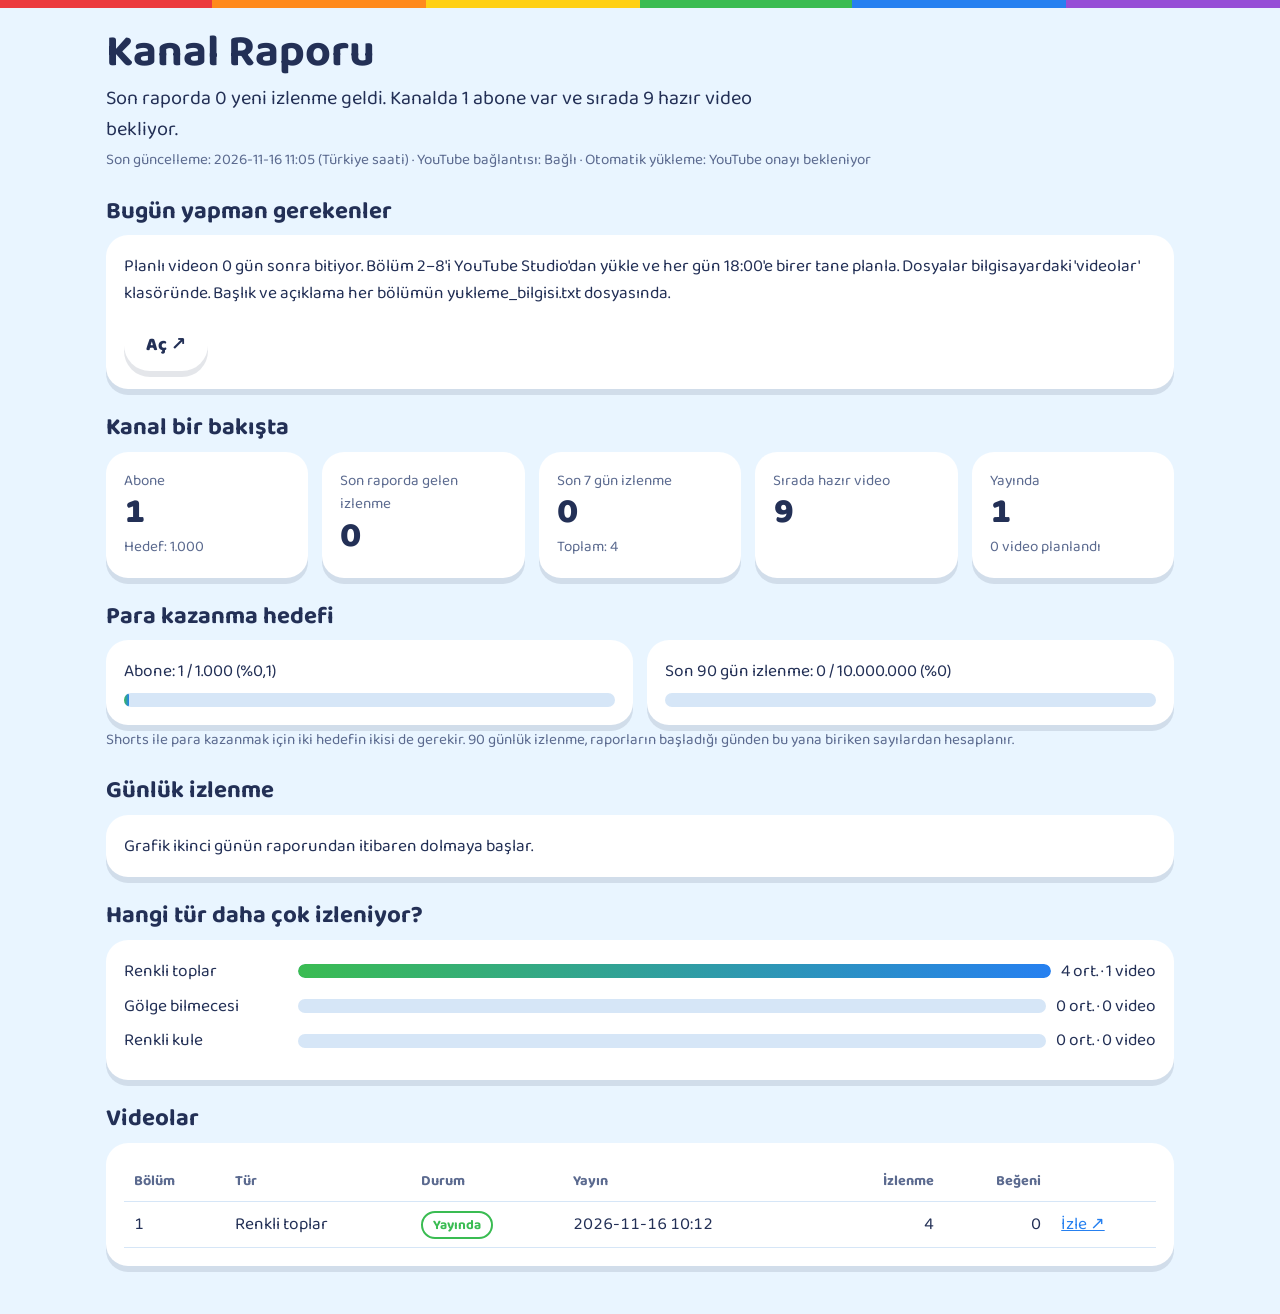
==== site/rapor/index.html @ abd8012d "Boncuk platformu: oyunlar, video motoru ve günlük bulut işi Co-Authored-By: Claude Opus 5.5 <noreply" ====
<!doctype html>
<html lang="tr">
<head>
<meta charset="utf-8">
<meta name="viewport" content="width=device-width, initial-scale=1, viewport-fit=cover">
<title>Kanal Raporu · Boncuk Çocuk TV</title>
<meta name="robots" content="noindex">
<meta name="theme-color" content="#2680f0">
<link rel="icon" href="../img/favicon.png">
<link rel="stylesheet" href="../ortak.css">
<style>
  .rapor { display: flex; flex-direction: column; gap: 26px; padding-block: 20px 48px; }
  .rapor h1 { font-size: clamp(2rem, 6vw, 2.8rem); }
  .ozet-cumle { font-size: 1.25rem; margin: 6px 0 0; max-width: 60ch; }
  .meta { color: var(--soluk); font-size: .95rem; margin: 4px 0 0; }
  .uyari { border: 2px solid var(--turuncu); border-radius: var(--r); padding: 14px 18px; background: var(--kart); }
  h2 { font-size: 1.5rem; margin-bottom: 10px; }
  .gorevler { list-style: none; margin: 0; padding: 0; display: flex; flex-direction: column; gap: 10px; }
  .gorevler li { display: flex; justify-content: space-between; gap: 12px; flex-wrap: wrap; align-items: center; }
  .kutucuklar { display: grid; grid-template-columns: repeat(auto-fit, minmax(160px, 1fr)); gap: 14px; }
  .kutucuk .etk { color: var(--soluk); font-size: .95rem; }
  .kutucuk .sayi { font-family: var(--font-baslik); font-weight: 800; font-size: 2.2rem; font-variant-numeric: tabular-nums; line-height: 1.1; }
  .hedefler { display: grid; grid-template-columns: repeat(auto-fit, minmax(260px, 1fr)); gap: 14px; }
  .cubuk { height: 14px; border-radius: 999px; background: var(--cizgi); overflow: hidden; margin-top: 8px; }
  .cubuk i { display: block; height: 100%; background: linear-gradient(90deg, var(--yesil), var(--mavi)); border-radius: 999px; }
  .grafik { position: relative; }
  .grafik svg text { fill: var(--soluk); font-size: 12px; font-family: var(--font-govde); }
  .tablo { overflow-x: auto; }
  table { width: 100%; border-collapse: collapse; font-variant-numeric: tabular-nums; }
  th, td { text-align: left; padding: 9px 10px; border-bottom: 1px solid var(--cizgi); white-space: nowrap; }
  th { color: var(--soluk); font-size: .9rem; }
  td.r, th.r { text-align: right; }
  .durum { padding: 1px 10px; border-radius: 999px; font-size: .85rem; font-weight: 700; border: 2px solid currentColor; }
  .durum.yayinda { color: var(--yesil); } .durum.planlandi { color: var(--mavi); } .durum.gizli { color: var(--turuncu); }
  .tur-satir { display: grid; grid-template-columns: 9.5em 1fr auto; gap: 10px; align-items: center; margin-bottom: 8px; }
  .tur-satir .cubuk { margin: 0; }
</style>
</head>
<body>
<div class="serit"></div>
<main class="kap rapor">
  <header>
    <h1>Kanal Raporu</h1>
    <p class="ozet-cumle" id="cumle">Rapor yükleniyor…</p>
    <p class="meta" id="meta"></p>
  </header>
  <div class="uyari" id="uyari" hidden></div>
  <section><h2>Bugün yapman gerekenler</h2><ul class="gorevler" id="gorevler"></ul></section>
  <section><h2>Kanal bir bakışta</h2><div class="kutucuklar" id="kutucuklar"></div></section>
  <section>
    <h2>Para kazanma hedefi</h2>
    <div class="hedefler" id="hedefler"></div>
    <p class="meta">Shorts ile para kazanmak için iki hedefin ikisi de gerekir. 90 günlük izlenme, raporların başladığı günden bu yana biriken sayılardan hesaplanır.</p>
  </section>
  <section><h2>Günlük izlenme</h2><div class="grafik kart" id="grafik"></div></section>
  <section><h2>Hangi tür daha çok izleniyor?</h2><div class="kart" id="turler"></div></section>
  <section><h2>Videolar</h2><div class="tablo kart"><table><thead><tr><th>Bölüm</th><th>Tür</th><th>Durum</th><th>Yayın</th><th class="r">İzlenme</th><th class="r">Beğeni</th><th></th></tr></thead><tbody id="videolar"></tbody></table></div></section>
</main>
<script>
(async function () {
  const HEDEF_ABONE = 1000, HEDEF_IZLENME = 10000000;
  const say = (v) => (v === null || v === undefined || isNaN(+v)) ? '—' : (+v).toLocaleString('tr-TR');
  const el = (etiket, sinif, metin) => { const e = document.createElement(etiket); if (sinif) e.className = sinif; if (metin !== undefined) e.textContent = metin; return e; };
  let r;
  try { r = await (await fetch('rapor.json', { cache: 'no-cache' })).json(); }
  catch (e) { document.getElementById('cumle').textContent = 'Rapor henüz oluşmadı. İlk rapor her gün 18:00 civarında gelir.'; return; }
  const o = r.ozet[0];
  document.getElementById('cumle').textContent = `Son raporda ${say(o.dun_izlenme)} yeni izlenme geldi. Kanalda ${say(o.abone)} abone var ve sırada ${say(o.hazir_bekleyen)} hazır video bekliyor.`;
  document.getElementById('meta').textContent = `Son güncelleme: ${o.guncelleme} (Türkiye saati) · YouTube bağlantısı: ${o.baglanti} · Otomatik yükleme: ${o.otomatik_yayin}`;
  if (o.uyari) { const u = document.getElementById('uyari'); u.hidden = false; u.textContent = 'Dikkat: ' + o.uyari; }

  document.getElementById('gorevler').replaceChildren(...r.gorevler.map((g) => {
    const li = el('li', 'kart'); li.append(el('span', '', g.gorev));
    if (g.link) { const a = el('a', 'dugme acik', 'Aç ↗'); a.href = g.link; a.target = '_blank'; a.rel = 'noopener'; li.append(a); }
    return li;
  }));

  const kutu = (etk, deger, alt) => { const k = el('div', 'kart kutucuk'); k.append(el('div', 'etk', etk), el('div', 'sayi', deger)); if (alt) k.append(el('div', 'meta', alt)); return k; };
  document.getElementById('kutucuklar').replaceChildren(
    kutu('Abone', say(o.abone), `Hedef: ${say(HEDEF_ABONE)}`),
    kutu('Son raporda gelen izlenme', say(o.dun_izlenme)),
    kutu('Son 7 gün izlenme', say(o.son7_izlenme), `Toplam: ${say(o.toplam_izlenme)}`),
    kutu('Sırada hazır video', say(o.hazir_bekleyen)),
    kutu('Yayında', say(o.yayinda), `${say(o.planli)} video planlandı`),
  );

  const hedef = (ad, deger, toplam) => {
    const k = el('div', 'kart'); const yuzde = Math.min(100, deger / toplam * 100);
    k.append(el('div', '', `${ad}: ${say(deger)} / ${say(toplam)} (%${yuzde.toLocaleString('tr-TR', { maximumFractionDigits: 2 })})`));
    const c = el('div', 'cubuk'); const i = el('i'); i.style.width = Math.max(yuzde, deger > 0 ? 1 : 0) + '%'; c.append(i); k.append(c);
    return k;
  };
  document.getElementById('hedefler').replaceChildren(hedef('Abone', o.abone, HEDEF_ABONE), hedef('Son 90 gün izlenme', o.son90_izlenme, HEDEF_IZLENME));

  const gunler = r.gunluk.filter((g) => g.gunluk_izlenme !== null && g.gunluk_izlenme !== undefined);
  const grafik = document.getElementById('grafik');
  if (!gunler.length) grafik.textContent = 'Grafik ikinci günün raporundan itibaren dolmaya başlar.';
  else {
    const W = Math.max(300, grafik.clientWidth - 36), H = 200, sol = 48, alt = 24;
    const enCok = Math.max(1, ...gunler.map((g) => g.gunluk_izlenme));
    const ns = 'http://www.w3.org/2000/svg';
    const svg = document.createElementNS(ns, 'svg'); svg.setAttribute('viewBox', `0 0 ${W} ${H}`); svg.setAttribute('width', '100%');
    svg.setAttribute('role', 'img'); svg.setAttribute('aria-label', 'Günlük izlenme çubuk grafiği');
    const y = (v) => H - alt - (v / enCok) * (H - alt - 10);
    [0, 0.5, 1].forEach((k) => {
      const l = document.createElementNS(ns, 'line'); l.setAttribute('x1', sol); l.setAttribute('x2', W); l.setAttribute('y1', y(enCok * k)); l.setAttribute('y2', y(enCok * k)); l.setAttribute('stroke', 'currentColor'); l.setAttribute('opacity', '.15'); svg.append(l);
      const t = document.createElementNS(ns, 'text'); t.setAttribute('x', sol - 6); t.setAttribute('y', y(enCok * k) + 4); t.setAttribute('text-anchor', 'end'); t.textContent = say(Math.round(enCok * k)); svg.append(t);
    });
    const bw = (W - sol) / gunler.length;
    gunler.forEach((g, n) => {
      const rct = document.createElementNS(ns, 'rect');
      rct.setAttribute('x', sol + n * bw + bw * 0.15); rct.setAttribute('width', bw * 0.7); rct.setAttribute('y', y(g.gunluk_izlenme)); rct.setAttribute('height', H - alt - y(g.gunluk_izlenme)); rct.setAttribute('rx', 3); rct.setAttribute('fill', '#2680f0');
      const tt = document.createElementNS(ns, 'title'); tt.textContent = `${g.tarih}: ${say(g.gunluk_izlenme)} izlenme`; rct.append(tt); svg.append(rct);
      if (gunler.length <= 14 || n % Math.ceil(gunler.length / 10) === 0) {
        const t = document.createElementNS(ns, 'text'); t.setAttribute('x', sol + n * bw + bw / 2); t.setAttribute('y', H - 6); t.setAttribute('text-anchor', 'middle'); t.textContent = g.tarih.slice(8, 10) + '.' + g.tarih.slice(5, 7); svg.append(t);
      }
    });
    grafik.replaceChildren(svg);
  }

  const enCokTur = Math.max(1, ...r.turler.map((t) => t.ortalama_izlenme));
  document.getElementById('turler').replaceChildren(...r.turler.map((t) => {
    const s = el('div', 'tur-satir'); const c = el('div', 'cubuk'); const i = el('i'); i.style.width = (t.ortalama_izlenme / enCokTur * 100) + '%'; c.append(i);
    s.append(el('span', '', t.tur), c, el('span', '', `${say(t.ortalama_izlenme)} ort. · ${t.video} video`));
    return s;
  }));

  const tb = document.getElementById('videolar');
  if (!r.videolar.length) { const tr = el('tr'); const td = el('td', '', 'Henüz video yok.'); td.colSpan = 7; tr.append(td); tb.append(tr); }
  r.videolar.forEach((v) => {
    const tr = el('tr');
    const d = el('td'); d.append(el('span', 'durum ' + ({ 'Yayında': 'yayinda', 'Planlandı': 'planlandi' }[v.durum] || 'gizli'), v.durum));
    const l = el('td'); const a = el('a', '', 'İzle ↗'); a.href = v.link; a.target = '_blank'; a.rel = 'noopener'; l.append(a);
    tr.append(el('td', '', v.bolum ?? '—'), el('td', '', v.tur), d, el('td', '', v.tarih || '—'), el('td', 'r', say(v.izlenme)), el('td', 'r', say(v.begeni)), l);
    tb.append(tr);
  });
})();
</script>
</body>
</html>
---- site/ortak.css ----
/* Boncuk platformu: gökyüzü mavisi zemin, gökkuşağı vurgular, yuvarlak ve dokunmaya uygun büyük öğeler */
@font-face { font-family: "Baloo 2"; src: url("fonts/Baloo2.ttf") format("truetype"); font-weight: 400 800; font-display: swap; }

:root {
  --gok: #e9f5ff;
  --gok-koyu: #cfe8ff;
  --kart: #ffffff;
  --yazi: #233056;
  --soluk: #5b6a8f;
  --cizgi: #d6e6f7;
  --mavi: #2680f0;
  --kirmizi: #ec3a3e;
  --turuncu: #ff8a1c;
  --sari: #ffd014;
  --yesil: #3abc52;
  --mor: #964ed6;
  --pembe: #ff74b2;
  --golge: 0 6px 0 rgba(35, 48, 86, .12);
  --font-baslik: "Baloo 2", "Trebuchet MS", system-ui, sans-serif;
  --font-govde: "Baloo 2", "Segoe UI", system-ui, sans-serif;
  --r: 22px;
}
@media (prefers-color-scheme: dark) {
  :root:not([data-theme="light"]) { --gok: #13203a; --gok-koyu: #1b2c4d; --kart: #1d2a46; --yazi: #eef3ff; --soluk: #a8b6d6; --cizgi: #2c3b5e; --golge: 0 6px 0 rgba(0, 0, 0, .35); color-scheme: dark; }
}
:root[data-theme="dark"] { --gok: #13203a; --gok-koyu: #1b2c4d; --kart: #1d2a46; --yazi: #eef3ff; --soluk: #a8b6d6; --cizgi: #2c3b5e; --golge: 0 6px 0 rgba(0, 0, 0, .35); color-scheme: dark; }

* { box-sizing: border-box; }
html, body { margin: 0; }
body { background: var(--gok); color: var(--yazi); font-family: var(--font-govde); font-size: 1.08rem; line-height: 1.55; -webkit-tap-highlight-color: transparent; }
img { max-width: 100%; display: block; }
a { color: var(--mavi); }
:focus-visible { outline: 3px solid var(--mavi); outline-offset: 3px; border-radius: 8px; }
h1, h2, h3 { font-family: var(--font-baslik); line-height: 1.1; margin: 0; text-wrap: balance; }

.serit { height: 8px; background: linear-gradient(90deg, var(--kirmizi) 0 16.6%, var(--turuncu) 0 33.3%, var(--sari) 0 50%, var(--yesil) 0 66.6%, var(--mavi) 0 83.3%, var(--mor) 0); }
.kap { max-width: 1100px; margin: 0 auto; padding-left: max(16px, env(safe-area-inset-left, 0px)); padding-right: max(16px, env(safe-area-inset-right, 0px)); }

/* üst menü */
.ust { padding-block: 12px; }
.ust .kap { display: flex; align-items: center; justify-content: space-between; gap: 12px; flex-wrap: wrap; }
.logo { display: flex; align-items: center; gap: 10px; text-decoration: none; color: var(--yazi); font-family: var(--font-baslik); font-weight: 800; font-size: 1.4rem; }
.logo img { width: 44px; height: auto; }
.menu { display: flex; gap: 6px; flex-wrap: wrap; }
.menu a { text-decoration: none; color: var(--yazi); font-weight: 700; padding: 8px 14px; border-radius: 999px; }
.menu a[aria-current="page"], .menu a:hover { background: var(--kart); box-shadow: var(--golge); }

/* düğmeler */
.dugme { display: inline-flex; align-items: center; justify-content: center; gap: 8px; border: 0; cursor: pointer; text-decoration: none; font-family: var(--font-baslik); font-weight: 800; font-size: 1.15rem; padding: 12px 22px; border-radius: 999px; color: #fff; background: var(--mavi); box-shadow: 0 5px 0 #1a5fb5; transition: transform .1s; min-height: 52px; }
.dugme:active { transform: translateY(3px); box-shadow: 0 2px 0 #1a5fb5; }
.dugme.turuncu { background: var(--turuncu); box-shadow: 0 5px 0 #c4620a; }
.dugme.yesil { background: var(--yesil); box-shadow: 0 5px 0 #23853a; }
.dugme.acik { background: var(--kart); color: var(--yazi); box-shadow: var(--golge); }

/* kartlar */
.kart { background: var(--kart); border-radius: var(--r); box-shadow: var(--golge); padding: 18px; min-width: 0; }
.izgara { display: grid; grid-template-columns: repeat(auto-fill, minmax(230px, 1fr)); gap: 18px; }
.bolum { padding-block: 28px; }
.bolum > h2 { font-size: clamp(1.6rem, 4.5vw, 2.2rem); margin-bottom: 14px; }
.soluk { color: var(--soluk); }

/* video kartı */
.video { display: flex; flex-direction: column; gap: 10px; padding: 0; overflow: hidden; }
.video .kapak { aspect-ratio: 4 / 3; width: 100%; object-fit: cover; background: var(--gok-koyu); }
.video .ic { padding: 0 16px 16px; display: flex; flex-direction: column; gap: 10px; }
.video h3 { font-size: 1.2rem; }
.video .eylem { display: flex; gap: 8px; flex-wrap: wrap; }
.video .eylem .dugme { font-size: 1rem; padding: 8px 16px; min-height: 44px; }
.etiket { display: inline-block; font-size: .85rem; font-weight: 700; padding: 2px 10px; border-radius: 999px; background: var(--gok-koyu); color: var(--yazi); }

/* oyun kartı */
.oyun-kart { display: flex; flex-direction: column; align-items: center; text-align: center; gap: 10px; text-decoration: none; color: var(--yazi); }
.oyun-kart .resim { width: 100%; aspect-ratio: 4 / 3; border-radius: 16px; display: grid; place-items: center; font-size: 4rem; }
.oyun-kart h3 { font-size: 1.4rem; }
.oyun-kart:hover { transform: translateY(-3px); }

.alt { padding-block: 32px 48px; color: var(--soluk); font-size: .95rem; }
.alt .kap { display: flex; flex-wrap: wrap; gap: 12px 24px; justify-content: space-between; }
.alt a { color: var(--soluk); }

@media (prefers-reduced-motion: reduce) { *, *::before, *::after { animation-duration: .01ms !important; transition-duration: .01ms !important; } }
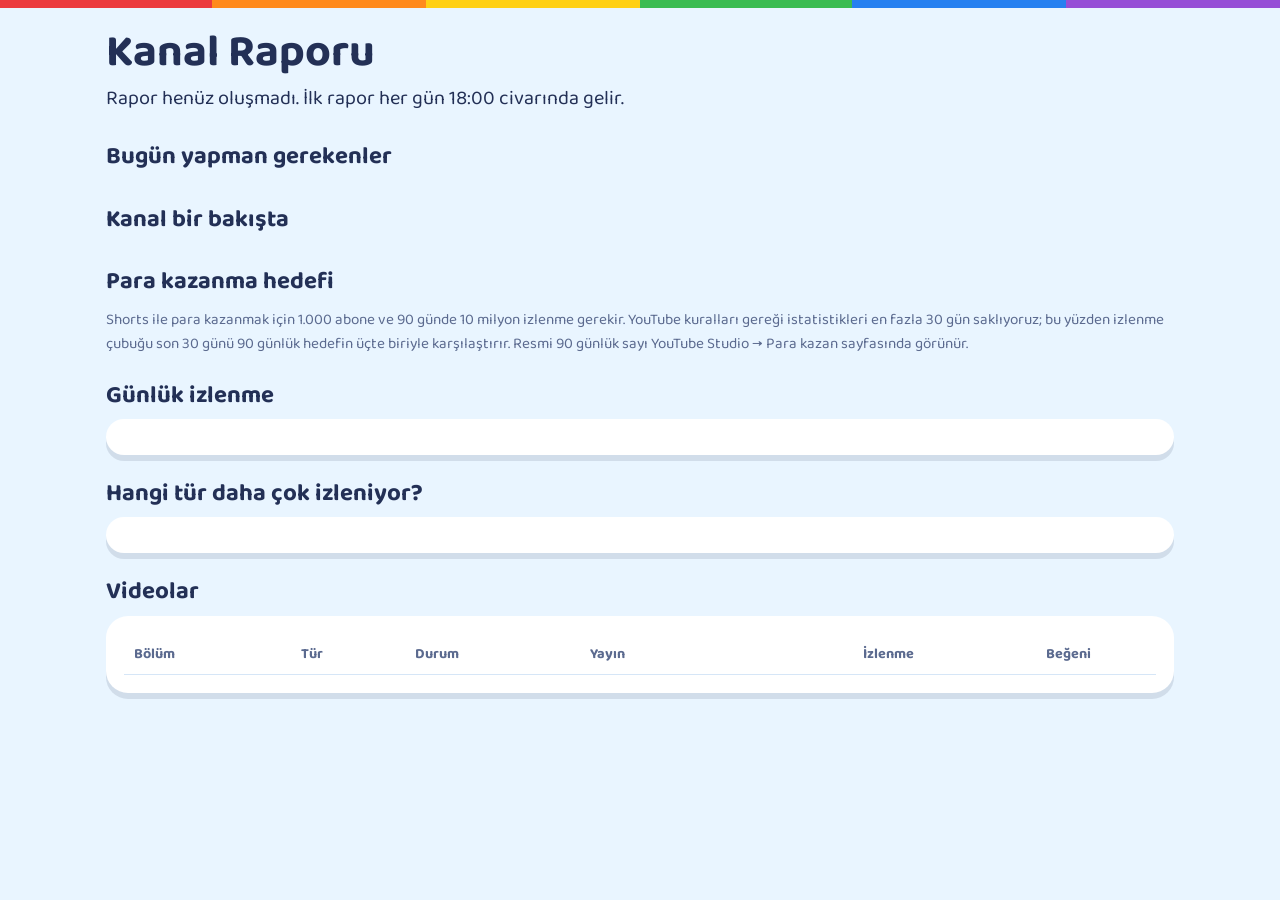
==== commit 3221f791: "YouTube API denetimine hazırlık: kullanım şartları, Boncuk Otomasyon sayfası, 30 günlük istatistik s" ====
--- a/site/rapor/index.html
+++ b/site/rapor/index.html
@@ -1,140 +1,140 @@
-<!doctype html>
-<html lang="tr">
-<head>
-<meta charset="utf-8">
-<meta name="viewport" content="width=device-width, initial-scale=1, viewport-fit=cover">
-<title>Kanal Raporu · Boncuk Çocuk TV</title>
-<meta name="robots" content="noindex">
-<meta name="theme-color" content="#2680f0">
-<link rel="icon" href="../img/favicon.png">
-<link rel="stylesheet" href="../ortak.css">
-<style>
-  .rapor { display: flex; flex-direction: column; gap: 26px; padding-block: 20px 48px; }
-  .rapor h1 { font-size: clamp(2rem, 6vw, 2.8rem); }
-  .ozet-cumle { font-size: 1.25rem; margin: 6px 0 0; max-width: 60ch; }
-  .meta { color: var(--soluk); font-size: .95rem; margin: 4px 0 0; }
-  .uyari { border: 2px solid var(--turuncu); border-radius: var(--r); padding: 14px 18px; background: var(--kart); }
-  h2 { font-size: 1.5rem; margin-bottom: 10px; }
-  .gorevler { list-style: none; margin: 0; padding: 0; display: flex; flex-direction: column; gap: 10px; }
-  .gorevler li { display: flex; justify-content: space-between; gap: 12px; flex-wrap: wrap; align-items: center; }
-  .kutucuklar { display: grid; grid-template-columns: repeat(auto-fit, minmax(160px, 1fr)); gap: 14px; }
-  .kutucuk .etk { color: var(--soluk); font-size: .95rem; }
-  .kutucuk .sayi { font-family: var(--font-baslik); font-weight: 800; font-size: 2.2rem; font-variant-numeric: tabular-nums; line-height: 1.1; }
-  .hedefler { display: grid; grid-template-columns: repeat(auto-fit, minmax(260px, 1fr)); gap: 14px; }
-  .cubuk { height: 14px; border-radius: 999px; background: var(--cizgi); overflow: hidden; margin-top: 8px; }
-  .cubuk i { display: block; height: 100%; background: linear-gradient(90deg, var(--yesil), var(--mavi)); border-radius: 999px; }
-  .grafik { position: relative; }
-  .grafik svg text { fill: var(--soluk); font-size: 12px; font-family: var(--font-govde); }
-  .tablo { overflow-x: auto; }
-  table { width: 100%; border-collapse: collapse; font-variant-numeric: tabular-nums; }
-  th, td { text-align: left; padding: 9px 10px; border-bottom: 1px solid var(--cizgi); white-space: nowrap; }
-  th { color: var(--soluk); font-size: .9rem; }
-  td.r, th.r { text-align: right; }
-  .durum { padding: 1px 10px; border-radius: 999px; font-size: .85rem; font-weight: 700; border: 2px solid currentColor; }
-  .durum.yayinda { color: var(--yesil); } .durum.planlandi { color: var(--mavi); } .durum.gizli { color: var(--turuncu); }
-  .tur-satir { display: grid; grid-template-columns: 9.5em 1fr auto; gap: 10px; align-items: center; margin-bottom: 8px; }
-  .tur-satir .cubuk { margin: 0; }
-</style>
-</head>
-<body>
-<div class="serit"></div>
-<main class="kap rapor">
-  <header>
-    <h1>Kanal Raporu</h1>
-    <p class="ozet-cumle" id="cumle">Rapor yükleniyor…</p>
-    <p class="meta" id="meta"></p>
-  </header>
-  <div class="uyari" id="uyari" hidden></div>
-  <section><h2>Bugün yapman gerekenler</h2><ul class="gorevler" id="gorevler"></ul></section>
-  <section><h2>Kanal bir bakışta</h2><div class="kutucuklar" id="kutucuklar"></div></section>
-  <section>
-    <h2>Para kazanma hedefi</h2>
-    <div class="hedefler" id="hedefler"></div>
-    <p class="meta">Shorts ile para kazanmak için iki hedefin ikisi de gerekir. 90 günlük izlenme, raporların başladığı günden bu yana biriken sayılardan hesaplanır.</p>
-  </section>
-  <section><h2>Günlük izlenme</h2><div class="grafik kart" id="grafik"></div></section>
-  <section><h2>Hangi tür daha çok izleniyor?</h2><div class="kart" id="turler"></div></section>
-  <section><h2>Videolar</h2><div class="tablo kart"><table><thead><tr><th>Bölüm</th><th>Tür</th><th>Durum</th><th>Yayın</th><th class="r">İzlenme</th><th class="r">Beğeni</th><th></th></tr></thead><tbody id="videolar"></tbody></table></div></section>
-</main>
-<script>
-(async function () {
-  const HEDEF_ABONE = 1000, HEDEF_IZLENME = 10000000;
-  const say = (v) => (v === null || v === undefined || isNaN(+v)) ? '—' : (+v).toLocaleString('tr-TR');
-  const el = (etiket, sinif, metin) => { const e = document.createElement(etiket); if (sinif) e.className = sinif; if (metin !== undefined) e.textContent = metin; return e; };
-  let r;
-  try { r = await (await fetch('rapor.json', { cache: 'no-cache' })).json(); }
-  catch (e) { document.getElementById('cumle').textContent = 'Rapor henüz oluşmadı. İlk rapor her gün 18:00 civarında gelir.'; return; }
-  const o = r.ozet[0];
-  document.getElementById('cumle').textContent = `Son raporda ${say(o.dun_izlenme)} yeni izlenme geldi. Kanalda ${say(o.abone)} abone var ve sırada ${say(o.hazir_bekleyen)} hazır video bekliyor.`;
-  document.getElementById('meta').textContent = `Son güncelleme: ${o.guncelleme} (Türkiye saati) · YouTube bağlantısı: ${o.baglanti} · Otomatik yükleme: ${o.otomatik_yayin}`;
-  if (o.uyari) { const u = document.getElementById('uyari'); u.hidden = false; u.textContent = 'Dikkat: ' + o.uyari; }
-
-  document.getElementById('gorevler').replaceChildren(...r.gorevler.map((g) => {
-    const li = el('li', 'kart'); li.append(el('span', '', g.gorev));
-    if (g.link) { const a = el('a', 'dugme acik', 'Aç ↗'); a.href = g.link; a.target = '_blank'; a.rel = 'noopener'; li.append(a); }
-    return li;
-  }));
-
-  const kutu = (etk, deger, alt) => { const k = el('div', 'kart kutucuk'); k.append(el('div', 'etk', etk), el('div', 'sayi', deger)); if (alt) k.append(el('div', 'meta', alt)); return k; };
-  document.getElementById('kutucuklar').replaceChildren(
-    kutu('Abone', say(o.abone), `Hedef: ${say(HEDEF_ABONE)}`),
-    kutu('Son raporda gelen izlenme', say(o.dun_izlenme)),
-    kutu('Son 7 gün izlenme', say(o.son7_izlenme), `Toplam: ${say(o.toplam_izlenme)}`),
-    kutu('Sırada hazır video', say(o.hazir_bekleyen)),
-    kutu('Yayında', say(o.yayinda), `${say(o.planli)} video planlandı`),
-  );
-
-  const hedef = (ad, deger, toplam) => {
-    const k = el('div', 'kart'); const yuzde = Math.min(100, deger / toplam * 100);
-    k.append(el('div', '', `${ad}: ${say(deger)} / ${say(toplam)} (%${yuzde.toLocaleString('tr-TR', { maximumFractionDigits: 2 })})`));
-    const c = el('div', 'cubuk'); const i = el('i'); i.style.width = Math.max(yuzde, deger > 0 ? 1 : 0) + '%'; c.append(i); k.append(c);
-    return k;
-  };
-  document.getElementById('hedefler').replaceChildren(hedef('Abone', o.abone, HEDEF_ABONE), hedef('Son 90 gün izlenme', o.son90_izlenme, HEDEF_IZLENME));
-
-  const gunler = r.gunluk.filter((g) => g.gunluk_izlenme !== null && g.gunluk_izlenme !== undefined);
-  const grafik = document.getElementById('grafik');
-  if (!gunler.length) grafik.textContent = 'Grafik ikinci günün raporundan itibaren dolmaya başlar.';
-  else {
-    const W = Math.max(300, grafik.clientWidth - 36), H = 200, sol = 48, alt = 24;
-    const enCok = Math.max(1, ...gunler.map((g) => g.gunluk_izlenme));
-    const ns = 'http://www.w3.org/2000/svg';
-    const svg = document.createElementNS(ns, 'svg'); svg.setAttribute('viewBox', `0 0 ${W} ${H}`); svg.setAttribute('width', '100%');
-    svg.setAttribute('role', 'img'); svg.setAttribute('aria-label', 'Günlük izlenme çubuk grafiği');
-    const y = (v) => H - alt - (v / enCok) * (H - alt - 10);
-    [0, 0.5, 1].forEach((k) => {
-      const l = document.createElementNS(ns, 'line'); l.setAttribute('x1', sol); l.setAttribute('x2', W); l.setAttribute('y1', y(enCok * k)); l.setAttribute('y2', y(enCok * k)); l.setAttribute('stroke', 'currentColor'); l.setAttribute('opacity', '.15'); svg.append(l);
-      const t = document.createElementNS(ns, 'text'); t.setAttribute('x', sol - 6); t.setAttribute('y', y(enCok * k) + 4); t.setAttribute('text-anchor', 'end'); t.textContent = say(Math.round(enCok * k)); svg.append(t);
-    });
-    const bw = (W - sol) / gunler.length;
-    gunler.forEach((g, n) => {
-      const rct = document.createElementNS(ns, 'rect');
-      rct.setAttribute('x', sol + n * bw + bw * 0.15); rct.setAttribute('width', bw * 0.7); rct.setAttribute('y', y(g.gunluk_izlenme)); rct.setAttribute('height', H - alt - y(g.gunluk_izlenme)); rct.setAttribute('rx', 3); rct.setAttribute('fill', '#2680f0');
-      const tt = document.createElementNS(ns, 'title'); tt.textContent = `${g.tarih}: ${say(g.gunluk_izlenme)} izlenme`; rct.append(tt); svg.append(rct);
-      if (gunler.length <= 14 || n % Math.ceil(gunler.length / 10) === 0) {
-        const t = document.createElementNS(ns, 'text'); t.setAttribute('x', sol + n * bw + bw / 2); t.setAttribute('y', H - 6); t.setAttribute('text-anchor', 'middle'); t.textContent = g.tarih.slice(8, 10) + '.' + g.tarih.slice(5, 7); svg.append(t);
-      }
-    });
-    grafik.replaceChildren(svg);
-  }
-
-  const enCokTur = Math.max(1, ...r.turler.map((t) => t.ortalama_izlenme));
-  document.getElementById('turler').replaceChildren(...r.turler.map((t) => {
-    const s = el('div', 'tur-satir'); const c = el('div', 'cubuk'); const i = el('i'); i.style.width = (t.ortalama_izlenme / enCokTur * 100) + '%'; c.append(i);
-    s.append(el('span', '', t.tur), c, el('span', '', `${say(t.ortalama_izlenme)} ort. · ${t.video} video`));
-    return s;
-  }));
-
-  const tb = document.getElementById('videolar');
-  if (!r.videolar.length) { const tr = el('tr'); const td = el('td', '', 'Henüz video yok.'); td.colSpan = 7; tr.append(td); tb.append(tr); }
-  r.videolar.forEach((v) => {
-    const tr = el('tr');
-    const d = el('td'); d.append(el('span', 'durum ' + ({ 'Yayında': 'yayinda', 'Planlandı': 'planlandi' }[v.durum] || 'gizli'), v.durum));
-    const l = el('td'); const a = el('a', '', 'İzle ↗'); a.href = v.link; a.target = '_blank'; a.rel = 'noopener'; l.append(a);
-    tr.append(el('td', '', v.bolum ?? '—'), el('td', '', v.tur), d, el('td', '', v.tarih || '—'), el('td', 'r', say(v.izlenme)), el('td', 'r', say(v.begeni)), l);
-    tb.append(tr);
-  });
-})();
-</script>
-</body>
-</html>
+<!doctype html>
+<html lang="tr">
+<head>
+<meta charset="utf-8">
+<meta name="viewport" content="width=device-width, initial-scale=1, viewport-fit=cover">
+<title>Kanal Raporu · Boncuk Çocuk TV</title>
+<meta name="robots" content="noindex">
+<meta name="theme-color" content="#2680f0">
+<link rel="icon" href="../img/favicon.png">
+<link rel="stylesheet" href="../ortak.css">
+<style>
+  .rapor { display: flex; flex-direction: column; gap: 26px; padding-block: 20px 48px; }
+  .rapor h1 { font-size: clamp(2rem, 6vw, 2.8rem); }
+  .ozet-cumle { font-size: 1.25rem; margin: 6px 0 0; max-width: 60ch; }
+  .meta { color: var(--soluk); font-size: .95rem; margin: 4px 0 0; }
+  .uyari { border: 2px solid var(--turuncu); border-radius: var(--r); padding: 14px 18px; background: var(--kart); }
+  h2 { font-size: 1.5rem; margin-bottom: 10px; }
+  .gorevler { list-style: none; margin: 0; padding: 0; display: flex; flex-direction: column; gap: 10px; }
+  .gorevler li { display: flex; justify-content: space-between; gap: 12px; flex-wrap: wrap; align-items: center; }
+  .kutucuklar { display: grid; grid-template-columns: repeat(auto-fit, minmax(160px, 1fr)); gap: 14px; }
+  .kutucuk .etk { color: var(--soluk); font-size: .95rem; }
+  .kutucuk .sayi { font-family: var(--font-baslik); font-weight: 800; font-size: 2.2rem; font-variant-numeric: tabular-nums; line-height: 1.1; }
+  .hedefler { display: grid; grid-template-columns: repeat(auto-fit, minmax(260px, 1fr)); gap: 14px; }
+  .cubuk { height: 14px; border-radius: 999px; background: var(--cizgi); overflow: hidden; margin-top: 8px; }
+  .cubuk i { display: block; height: 100%; background: linear-gradient(90deg, var(--yesil), var(--mavi)); border-radius: 999px; }
+  .grafik { position: relative; }
+  .grafik svg text { fill: var(--soluk); font-size: 12px; font-family: var(--font-govde); }
+  .tablo { overflow-x: auto; }
+  table { width: 100%; border-collapse: collapse; font-variant-numeric: tabular-nums; }
+  th, td { text-align: left; padding: 9px 10px; border-bottom: 1px solid var(--cizgi); white-space: nowrap; }
+  th { color: var(--soluk); font-size: .9rem; }
+  td.r, th.r { text-align: right; }
+  .durum { padding: 1px 10px; border-radius: 999px; font-size: .85rem; font-weight: 700; border: 2px solid currentColor; }
+  .durum.yayinda { color: var(--yesil); } .durum.planlandi { color: var(--mavi); } .durum.gizli { color: var(--turuncu); }
+  .tur-satir { display: grid; grid-template-columns: 9.5em 1fr auto; gap: 10px; align-items: center; margin-bottom: 8px; }
+  .tur-satir .cubuk { margin: 0; }
+</style>
+</head>
+<body>
+<div class="serit"></div>
+<main class="kap rapor">
+  <header>
+    <h1>Kanal Raporu</h1>
+    <p class="ozet-cumle" id="cumle">Rapor yükleniyor…</p>
+    <p class="meta" id="meta"></p>
+  </header>
+  <div class="uyari" id="uyari" hidden></div>
+  <section><h2>Bugün yapman gerekenler</h2><ul class="gorevler" id="gorevler"></ul></section>
+  <section><h2>Kanal bir bakışta</h2><div class="kutucuklar" id="kutucuklar"></div></section>
+  <section>
+    <h2>Para kazanma hedefi</h2>
+    <div class="hedefler" id="hedefler"></div>
+    <p class="meta">Shorts ile para kazanmak için 1.000 abone ve 90 günde 10 milyon izlenme gerekir. YouTube kuralları gereği istatistikleri en fazla 30 gün saklıyoruz; bu yüzden izlenme çubuğu son 30 günü 90 günlük hedefin üçte biriyle karşılaştırır. Resmi 90 günlük sayı YouTube Studio → Para kazan sayfasında görünür.</p>
+  </section>
+  <section><h2>Günlük izlenme</h2><div class="grafik kart" id="grafik"></div></section>
+  <section><h2>Hangi tür daha çok izleniyor?</h2><div class="kart" id="turler"></div></section>
+  <section><h2>Videolar</h2><div class="tablo kart"><table><thead><tr><th>Bölüm</th><th>Tür</th><th>Durum</th><th>Yayın</th><th class="r">İzlenme</th><th class="r">Beğeni</th><th></th></tr></thead><tbody id="videolar"></tbody></table></div></section>
+</main>
+<script>
+(async function () {
+  const HEDEF_ABONE = 1000, HEDEF_IZLENME = 10000000;
+  const say = (v) => (v === null || v === undefined || isNaN(+v)) ? '—' : (+v).toLocaleString('tr-TR');
+  const el = (etiket, sinif, metin) => { const e = document.createElement(etiket); if (sinif) e.className = sinif; if (metin !== undefined) e.textContent = metin; return e; };
+  let r;
+  try { r = await (await fetch('rapor.json', { cache: 'no-cache' })).json(); }
+  catch (e) { document.getElementById('cumle').textContent = 'Rapor henüz oluşmadı. İlk rapor her gün 18:00 civarında gelir.'; return; }
+  const o = r.ozet[0];
+  document.getElementById('cumle').textContent = `Son raporda ${say(o.dun_izlenme)} yeni izlenme geldi. Kanalda ${say(o.abone)} abone var ve sırada ${say(o.hazir_bekleyen)} hazır video bekliyor.`;
+  document.getElementById('meta').textContent = `Son güncelleme: ${o.guncelleme} (Türkiye saati) · YouTube bağlantısı: ${o.baglanti} · Otomatik yükleme: ${o.otomatik_yayin}`;
+  if (o.uyari) { const u = document.getElementById('uyari'); u.hidden = false; u.textContent = 'Dikkat: ' + o.uyari; }
+
+  document.getElementById('gorevler').replaceChildren(...r.gorevler.map((g) => {
+    const li = el('li', 'kart'); li.append(el('span', '', g.gorev));
+    if (g.link) { const a = el('a', 'dugme acik', 'Aç ↗'); a.href = g.link; a.target = '_blank'; a.rel = 'noopener'; li.append(a); }
+    return li;
+  }));
+
+  const kutu = (etk, deger, alt) => { const k = el('div', 'kart kutucuk'); k.append(el('div', 'etk', etk), el('div', 'sayi', deger)); if (alt) k.append(el('div', 'meta', alt)); return k; };
+  document.getElementById('kutucuklar').replaceChildren(
+    kutu('Abone', say(o.abone), `Hedef: ${say(HEDEF_ABONE)}`),
+    kutu('Son raporda gelen izlenme', say(o.dun_izlenme)),
+    kutu('Son 7 gün izlenme', say(o.son7_izlenme), `Toplam: ${say(o.toplam_izlenme)}`),
+    kutu('Sırada hazır video', say(o.hazir_bekleyen)),
+    kutu('Yayında', say(o.yayinda), `${say(o.planli)} video planlandı`),
+  );
+
+  const hedef = (ad, deger, toplam) => {
+    const k = el('div', 'kart'); const yuzde = Math.min(100, deger / toplam * 100);
+    k.append(el('div', '', `${ad}: ${say(deger)} / ${say(toplam)} (%${yuzde.toLocaleString('tr-TR', { maximumFractionDigits: 2 })})`));
+    const c = el('div', 'cubuk'); const i = el('i'); i.style.width = Math.max(yuzde, deger > 0 ? 1 : 0) + '%'; c.append(i); k.append(c);
+    return k;
+  };
+  document.getElementById('hedefler').replaceChildren(hedef('Abone', o.abone, HEDEF_ABONE), hedef('Son 30 gün izlenme', o.son30_izlenme ?? 0, Math.round(HEDEF_IZLENME / 3)));
+
+  const gunler = r.gunluk.filter((g) => g.gunluk_izlenme !== null && g.gunluk_izlenme !== undefined);
+  const grafik = document.getElementById('grafik');
+  if (!gunler.length) grafik.textContent = 'Grafik ikinci günün raporundan itibaren dolmaya başlar.';
+  else {
+    const W = Math.max(300, grafik.clientWidth - 36), H = 200, sol = 48, alt = 24;
+    const enCok = Math.max(1, ...gunler.map((g) => g.gunluk_izlenme));
+    const ns = 'http://www.w3.org/2000/svg';
+    const svg = document.createElementNS(ns, 'svg'); svg.setAttribute('viewBox', `0 0 ${W} ${H}`); svg.setAttribute('width', '100%');
+    svg.setAttribute('role', 'img'); svg.setAttribute('aria-label', 'Günlük izlenme çubuk grafiği');
+    const y = (v) => H - alt - (v / enCok) * (H - alt - 10);
+    [0, 0.5, 1].forEach((k) => {
+      const l = document.createElementNS(ns, 'line'); l.setAttribute('x1', sol); l.setAttribute('x2', W); l.setAttribute('y1', y(enCok * k)); l.setAttribute('y2', y(enCok * k)); l.setAttribute('stroke', 'currentColor'); l.setAttribute('opacity', '.15'); svg.append(l);
+      const t = document.createElementNS(ns, 'text'); t.setAttribute('x', sol - 6); t.setAttribute('y', y(enCok * k) + 4); t.setAttribute('text-anchor', 'end'); t.textContent = say(Math.round(enCok * k)); svg.append(t);
+    });
+    const bw = (W - sol) / gunler.length;
+    gunler.forEach((g, n) => {
+      const rct = document.createElementNS(ns, 'rect');
+      rct.setAttribute('x', sol + n * bw + bw * 0.15); rct.setAttribute('width', bw * 0.7); rct.setAttribute('y', y(g.gunluk_izlenme)); rct.setAttribute('height', H - alt - y(g.gunluk_izlenme)); rct.setAttribute('rx', 3); rct.setAttribute('fill', '#2680f0');
+      const tt = document.createElementNS(ns, 'title'); tt.textContent = `${g.tarih}: ${say(g.gunluk_izlenme)} izlenme`; rct.append(tt); svg.append(rct);
+      if (gunler.length <= 14 || n % Math.ceil(gunler.length / 10) === 0) {
+        const t = document.createElementNS(ns, 'text'); t.setAttribute('x', sol + n * bw + bw / 2); t.setAttribute('y', H - 6); t.setAttribute('text-anchor', 'middle'); t.textContent = g.tarih.slice(8, 10) + '.' + g.tarih.slice(5, 7); svg.append(t);
+      }
+    });
+    grafik.replaceChildren(svg);
+  }
+
+  const enCokTur = Math.max(1, ...r.turler.map((t) => t.ortalama_izlenme));
+  document.getElementById('turler').replaceChildren(...r.turler.map((t) => {
+    const s = el('div', 'tur-satir'); const c = el('div', 'cubuk'); const i = el('i'); i.style.width = (t.ortalama_izlenme / enCokTur * 100) + '%'; c.append(i);
+    s.append(el('span', '', t.tur), c, el('span', '', `${say(t.ortalama_izlenme)} ort. · ${t.video} video`));
+    return s;
+  }));
+
+  const tb = document.getElementById('videolar');
+  if (!r.videolar.length) { const tr = el('tr'); const td = el('td', '', 'Henüz video yok.'); td.colSpan = 7; tr.append(td); tb.append(tr); }
+  r.videolar.forEach((v) => {
+    const tr = el('tr');
+    const d = el('td'); d.append(el('span', 'durum ' + ({ 'Yayında': 'yayinda', 'Planlandı': 'planlandi' }[v.durum] || 'gizli'), v.durum));
+    const l = el('td'); const a = el('a', '', 'İzle ↗'); a.href = v.link; a.target = '_blank'; a.rel = 'noopener'; l.append(a);
+    tr.append(el('td', '', v.bolum ?? '—'), el('td', '', v.tur), d, el('td', '', v.tarih || '—'), el('td', 'r', say(v.izlenme)), el('td', 'r', say(v.begeni)), l);
+    tb.append(tr);
+  });
+})();
+</script>
+</body>
+</html>
--- a/site/ortak.css
+++ b/site/ortak.css
@@ -26,6 +26,7 @@
 :root[data-theme="dark"] { --gok: #13203a; --gok-koyu: #1b2c4d; --kart: #1d2a46; --yazi: #eef3ff; --soluk: #a8b6d6; --cizgi: #2c3b5e; --golge: 0 6px 0 rgba(0, 0, 0, .35); color-scheme: dark; }
 
 * { box-sizing: border-box; }
+[hidden] { display: none !important; }
 html, body { margin: 0; }
 body { background: var(--gok); color: var(--yazi); font-family: var(--font-govde); font-size: 1.08rem; line-height: 1.55; -webkit-tap-highlight-color: transparent; }
 img { max-width: 100%; display: block; }
@@ -55,6 +56,7 @@
 /* kartlar */
 .kart { background: var(--kart); border-radius: var(--r); box-shadow: var(--golge); padding: 18px; min-width: 0; }
 .izgara { display: grid; grid-template-columns: repeat(auto-fill, minmax(230px, 1fr)); gap: 18px; }
+.izgara.uc { grid-template-columns: repeat(auto-fit, minmax(230px, 1fr)); }
 .bolum { padding-block: 28px; }
 .bolum > h2 { font-size: clamp(1.6rem, 4.5vw, 2.2rem); margin-bottom: 14px; }
 .soluk { color: var(--soluk); }
